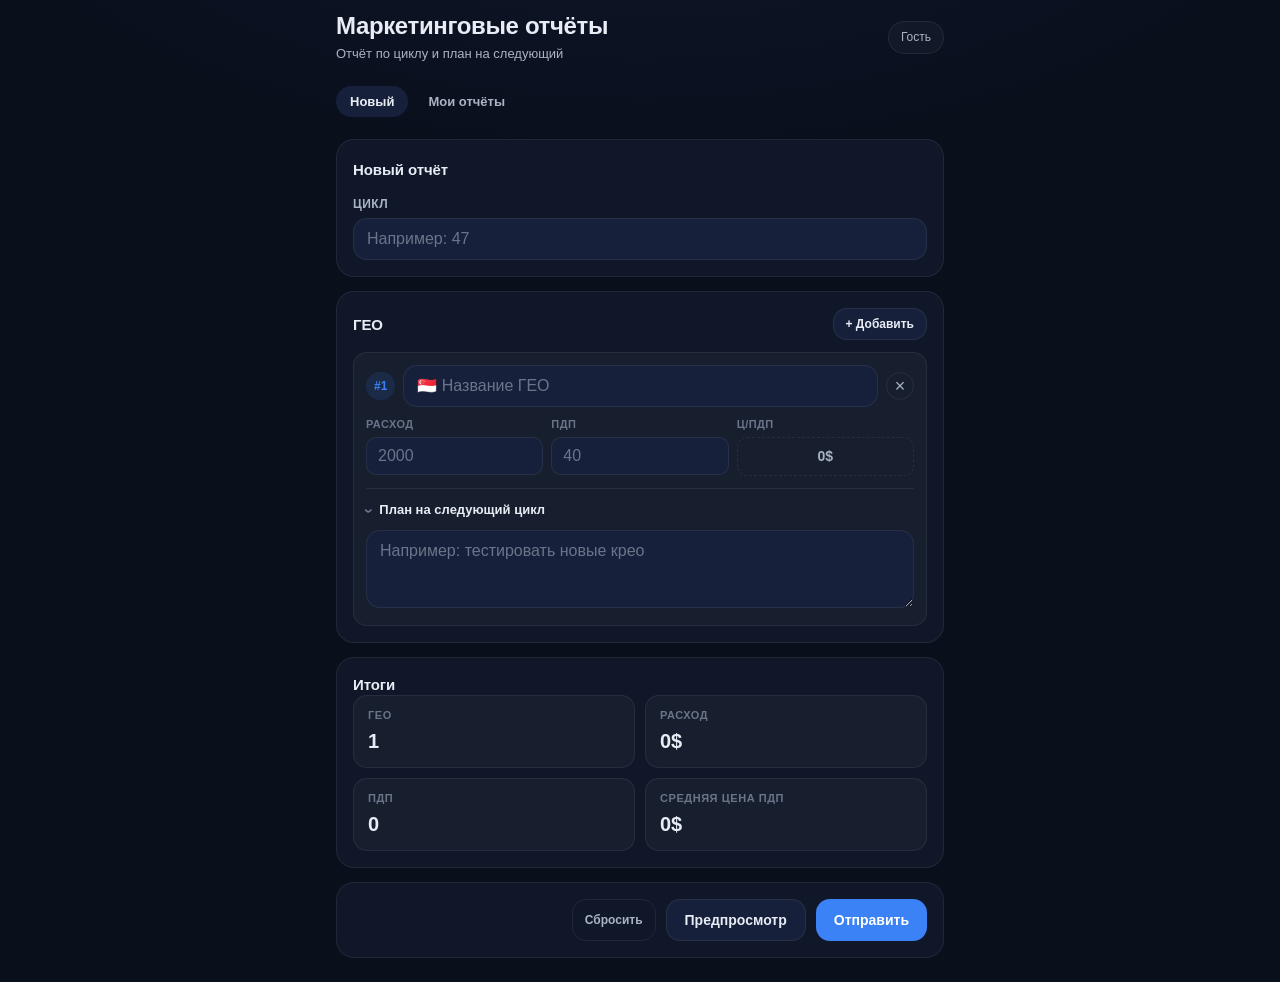
==== index.html @ 5d7b2019 "Replace <datalist> with custom GEO autocomplete The browser-native <datalist> filter is unpredictabl" ====
<!doctype html>
<html lang="ru">
<head>
  <meta charset="UTF-8" />
  <meta name="viewport" content="width=device-width, initial-scale=1.0, viewport-fit=cover" />
  <title>Marketing Report</title>
  <meta name="theme-color" content="#0a0f1c" />
  <link rel="stylesheet" href="./styles.css?v=236" />
  <script src="https://telegram.org/js/telegram-web-app.js"></script>
</head>
<body class="app-loading">
  <div id="toastContainer" class="toast-container" aria-live="polite"></div>

  <div id="bootScreen" class="boot-screen">
    <div class="boot-loading">
      <div class="boot-spinner" aria-hidden="true"></div>
    </div>
    <div class="boot-denied">
      <div class="denied-icon">🚫</div>
      <h2>Нет доступа</h2>
    </div>
  </div>

  <div class="app">
    <header class="header">
      <div>
        <h1>Маркетинговые отчёты</h1>
        <p class="sub" id="subTitle">Отчёт по циклу и план на следующий</p>
      </div>
      <div class="user-pill" id="userPill">Загрузка…</div>
    </header>

    <nav class="top-tabs" id="topTabs">
      <button type="button" class="tab-btn active" data-view="new-report" id="newReportTab">Новый</button>
      <button type="button" class="tab-btn" data-view="my-reports" id="myReportsTab">Мои отчёты</button>
      <button type="button" class="tab-btn hidden" data-view="admin-cycles" id="adminCyclesTab">Циклы</button>
      <button type="button" class="tab-btn hidden" data-view="admin-history" id="adminHistoryTab">История</button>
    </nav>

    <main class="content">
      <section id="view-new-report" class="view active">
        <section class="card">
          <div class="section-head">
            <h2 id="formTitle">Новый отчёт</h2>
            <span class="badge hidden" id="editBadge">Редактирование</span>
          </div>

          <label for="cycle">Цикл</label>
          <input id="cycle" type="text" inputmode="numeric" placeholder="Например: 47" />
          <input id="editingReportKey" type="hidden" />
        </section>

        <section class="card">
          <div class="section-head">
            <h2>ГЕО</h2>
            <button id="addGeoBtn" type="button" class="btn btn-secondary btn-sm">+ Добавить</button>
          </div>
          <div id="geoList" class="geo-list"></div>
        </section>

        <section class="card totals">
          <h2>Итоги</h2>
          <div class="totals-grid">
            <div><span>ГЕО</span><strong id="totalGeo">0</strong></div>
            <div><span>Расход</span><strong id="totalSpend">0$</strong></div>
            <div><span>ПДП</span><strong id="totalPdp">0</strong></div>
            <div><span>Средняя цена ПДП</span><strong id="totalAvg">0$</strong></div>
          </div>
        </section>

        <section class="card actions">
          <button id="resetBtn" type="button" class="btn btn-ghost btn-sm">Сбросить</button>
          <button id="previewBtn" type="button" class="btn btn-secondary">Предпросмотр</button>
          <button id="submitBtn" type="button" class="btn btn-primary">Отправить</button>
        </section>
      </section>

      <section id="view-my-reports" class="view">
        <div class="view-toolbar">
          <input id="searchMyReports" class="view-search" type="search" placeholder="Поиск (цикл)…" />
          <button id="refreshMyReportsBtn" type="button" class="btn btn-secondary btn-sm" aria-label="Обновить">↻</button>
        </div>
        <div id="myReportsList" class="list-wrap">
          <div class="empty-state">Загрузка…</div>
        </div>
      </section>

      <section id="view-admin-cycles" class="view">
        <div class="view-toolbar">
          <input id="searchAdminCycles" class="view-search" type="search" placeholder="Поиск (цикл, маркетолог)…" />
          <button id="refreshAdminCyclesBtn" type="button" class="btn btn-secondary btn-sm" aria-label="Обновить">↻</button>
        </div>
        <div id="adminCyclesList" class="list-wrap">
          <div class="empty-state">Загрузка…</div>
        </div>
      </section>

      <section id="view-admin-history" class="view">
        <div class="view-toolbar">
          <input id="searchAdminHistory" class="view-search" type="search" placeholder="Поиск (цикл, маркетолог)…" />
          <button id="refreshAdminHistoryBtn" type="button" class="btn btn-secondary btn-sm" aria-label="Обновить">↻</button>
        </div>
        <div id="adminHistoryList" class="list-wrap">
          <div class="empty-state">Загрузка…</div>
        </div>
      </section>

      <section id="previewCard" class="card preview hidden">
        <div class="section-head">
          <h2>Предпросмотр</h2>
          <button id="closePreviewBtn" type="button" class="btn btn-ghost btn-sm">Закрыть</button>
        </div>
        <pre id="previewText"></pre>
      </section>
    </main>
  </div>

  <div id="geoSuggestions" class="geo-suggestions hidden"></div>

  <template id="geoTemplate">
    <article class="geo-item">
      <div class="geo-top">
        <span class="geo-number">#1</span>
        <input class="geo-input" type="text" placeholder="🇸🇬 Название ГЕО" autocomplete="off" />
        <button type="button" class="remove-geo btn-icon-close" aria-label="Удалить">×</button>
      </div>

      <div class="geo-metrics">
        <div class="geo-metric">
          <label>Расход</label>
          <input class="spend-input" type="text" inputmode="decimal" placeholder="2000" />
        </div>
        <div class="geo-metric">
          <label>ПДП</label>
          <input class="pdp-input" type="text" inputmode="decimal" placeholder="40" />
        </div>
        <div class="geo-metric geo-metric-readonly">
          <label>Ц/ПДП</label>
          <div class="avg-output">0$</div>
        </div>
      </div>

      <details class="plan-details" open>
        <summary>План на следующий цикл</summary>
        <textarea class="plan-input" rows="3" placeholder="Например: тестировать новые крео"></textarea>
      </details>
    </article>
  </template>

  <script src="./countries.js?v=236"></script>
  <script src="./app.js?v=236"></script>
</body>
</html>
---- styles.css ----
:root{
  color-scheme: dark;

  --bg: #0a0f1c;
  --bg-grad: radial-gradient(1200px 600px at 50% -200px, rgba(59,130,246,0.08), transparent 60%);
  --surface: #101728;
  --surface-2: #16203a;
  --surface-3: rgba(255,255,255,0.03);

  --text: #e8ecf5;
  --text-dim: #aab3c5;
  --muted: #6b7488;

  --line: rgba(255,255,255,0.07);
  --line-strong: rgba(255,255,255,0.14);

  --accent: #3b82f6;
  --accent-hover: #2563eb;
  --accent-soft: rgba(59,130,246,0.12);

  --success: #10b981;
  --success-soft: rgba(16,185,129,0.12);
  --warning: #f59e0b;
  --warning-soft: rgba(245,158,11,0.14);
  --danger: #ef4444;
  --danger-soft: rgba(239,68,68,0.12);

  --radius-sm: 10px;
  --radius-md: 14px;
  --radius-lg: 18px;
  --radius-pill: 999px;

  --shadow-sm: 0 1px 2px rgba(0,0,0,0.25);
  --shadow-md: 0 8px 24px rgba(0,0,0,0.35);
  --shadow-focus: 0 0 0 3px var(--accent-soft);

  --header-pad-top: max(12px, env(safe-area-inset-top));
}

*{box-sizing:border-box}
*::-webkit-tap-highlight-color{background:transparent}
html,body{margin:0;padding:0;background:var(--bg);color:var(--text);font-family:-apple-system,BlinkMacSystemFont,"SF Pro Text","Segoe UI",Inter,Roboto,sans-serif;font-size:15px;line-height:1.4;-webkit-font-smoothing:antialiased;min-height:100%}
body{min-height:100dvh;background-image:var(--bg-grad);background-repeat:no-repeat}

.app{
  max-width: 640px;
  margin: 0 auto;
  padding: var(--header-pad-top) 16px calc(24px + env(safe-area-inset-bottom));
}

/* Header */
.header{
  display:flex;
  align-items:center;
  justify-content:space-between;
  gap:12px;
  margin-bottom:18px;
}
.header > div{min-width:0}
.eyebrow{display:none}
h1,h2,h3{margin:0;font-weight:700;letter-spacing:-0.015em}
h1{font-size:clamp(20px,5.5vw,24px);line-height:1.2}
h2{font-size:15px;font-weight:700;letter-spacing:-0.005em}
h3{font-size:15px;font-weight:700}
.sub{margin:4px 0 0;color:var(--text-dim);font-size:13px;line-height:1.45}
.user-pill{
  flex-shrink:0;
  display:inline-flex;align-items:center;gap:6px;
  padding:7px 12px;
  border:1px solid var(--line);
  border-radius:var(--radius-pill);
  background:var(--surface-3);
  font-size:12px;font-weight:500;color:var(--text-dim);
  white-space:nowrap;max-width:45vw;overflow:hidden;text-overflow:ellipsis
}

/* Tabs */
.top-tabs{
  display:flex;gap:6px;overflow-x:auto;overflow-y:hidden;
  padding:4px;
  margin:0 -4px 18px;
  scrollbar-width:none;
}
.top-tabs::-webkit-scrollbar{display:none}
.tab-btn{
  border:none;border-radius:var(--radius-pill);
  padding:8px 14px;
  background:transparent;color:var(--text-dim);
  font-size:13px;font-weight:600;
  cursor:pointer;white-space:nowrap;
  transition:background .15s ease, color .15s ease;
}
.tab-btn:hover{color:var(--text)}
.tab-btn.active{background:var(--surface-2);color:var(--text)}

/* Content + cards */
.content{display:grid;gap:14px}
.view{display:none;gap:14px}
.view.active{display:grid}
.card{
  background:var(--surface);
  border:1px solid var(--line);
  border-radius:var(--radius-lg);
  padding:16px;
}
.section-head{
  display:flex;align-items:center;justify-content:space-between;gap:10px;
  margin-bottom:12px;min-height:28px
}
.section-head h2, .section-head h3{flex:1;min-width:0}

/* Inputs */
label{display:block;font-size:12px;font-weight:600;color:var(--text-dim);margin-bottom:6px;text-transform:uppercase;letter-spacing:0.04em}
input,textarea{
  width:100%;border:1px solid var(--line);
  background:var(--surface-2);color:var(--text);
  border-radius:var(--radius-md);
  padding:11px 13px;font-size:16px;font-family:inherit;
  outline:none;appearance:none;-webkit-appearance:none;
  transition:border-color .15s ease, box-shadow .15s ease;
}
textarea{resize:vertical;min-height:64px}
input::placeholder, textarea::placeholder{color:var(--muted)}
input:focus,textarea:focus{border-color:var(--accent);box-shadow:var(--shadow-focus)}

/* GEO block */
.geo-suggestions{
  position:absolute;
  z-index:200;
  background:var(--surface);
  border:1px solid var(--line-strong);
  border-radius:var(--radius-md);
  box-shadow:0 12px 32px rgba(0,0,0,0.45);
  padding:4px;
  max-height:280px;overflow-y:auto;
  font-size:14px;
}
.geo-suggestion-item{
  padding:8px 10px;
  border-radius:8px;
  color:var(--text);
  cursor:pointer;
  white-space:nowrap;overflow:hidden;text-overflow:ellipsis;
}
.geo-suggestion-item:hover{background:var(--surface-2)}

.geo-list{display:grid;gap:10px}
.geo-item{
  border:1px solid var(--line);
  border-radius:var(--radius-md);
  padding:12px;
  background:var(--surface-3);
  display:grid;gap:10px
}
.geo-top{
  display:flex;align-items:center;gap:8px
}
.geo-number{
  flex-shrink:0;
  display:inline-flex;align-items:center;justify-content:center;
  min-width:28px;height:28px;padding:0 8px;
  border-radius:var(--radius-pill);
  background:var(--accent-soft);color:var(--accent);
  font-size:12px;font-weight:700;font-variant-numeric:tabular-nums
}
.geo-top .geo-input{flex:1;min-width:0}
.btn-icon-close{
  flex-shrink:0;
  display:inline-flex;align-items:center;justify-content:center;
  width:28px;height:28px;padding:0;
  border:1px solid var(--line);
  border-radius:var(--radius-pill);
  background:transparent;color:var(--text-dim);
  font-size:18px;line-height:1;font-weight:400;
  cursor:pointer;
  transition:background .15s ease, color .15s ease, border-color .15s ease;
}
.btn-icon-close:hover{background:var(--danger-soft);color:var(--danger);border-color:var(--danger)}

/* GEO metrics row: Spend | PDP | Avg */
.geo-metrics{display:grid;grid-template-columns:1fr 1fr 1fr;gap:8px}
.geo-metric label{
  display:block;
  font-size:11px;font-weight:600;color:var(--muted);
  margin-bottom:4px;text-transform:uppercase;letter-spacing:0.04em
}
.geo-metric input{padding:9px 11px;font-size:16px;border-radius:var(--radius-sm)}
.geo-metric-readonly .avg-output{
  display:flex;align-items:center;justify-content:center;
  padding:9px 11px;
  border:1px dashed var(--line);
  border-radius:var(--radius-sm);
  background:transparent;
  color:var(--text-dim);font-size:14px;font-weight:600;font-variant-numeric:tabular-nums;
  min-height:38px
}

/* Collapsible plan */
.plan-details{
  border-top:1px solid var(--line);
  padding-top:10px;margin-top:2px
}
.plan-details summary{
  list-style:none;cursor:pointer;
  display:flex;align-items:center;gap:8px;
  padding:2px 0;
  font-size:13px;font-weight:600;color:var(--text-dim);
  transition:color .15s ease;
  user-select:none;
}
.plan-details summary::-webkit-details-marker{display:none}
.plan-details summary::before{
  content:"›";
  display:inline-block;
  transition:transform .15s ease;
  font-size:16px;line-height:1;color:var(--muted);
  transform:rotate(0deg);
}
.plan-details[open] summary::before{transform:rotate(90deg)}
.plan-details:hover summary, .plan-details[open] summary{color:var(--text)}
.plan-details textarea{margin-top:8px}

.grid-2{display:grid;grid-template-columns:1fr 1fr;gap:10px}

/* Totals */
.totals-grid{display:grid;grid-template-columns:repeat(2,1fr);gap:10px}
.totals-grid > div{
  padding:12px 14px;
  border:1px solid var(--line);
  border-radius:var(--radius-md);
  background:var(--surface-3)
}
.totals-grid span{display:block;color:var(--muted);font-size:11px;font-weight:600;text-transform:uppercase;letter-spacing:0.05em;margin-bottom:4px}
.totals-grid strong{font-size:20px;font-weight:700;letter-spacing:-0.01em}

/* Buttons */
.actions{display:flex;gap:10px;justify-content:flex-end;flex-wrap:wrap}
.btn{
  display:inline-flex;align-items:center;justify-content:center;gap:6px;
  border:none;border-radius:var(--radius-md);
  padding:11px 18px;
  font-size:14px;font-weight:600;font-family:inherit;
  cursor:pointer;
  transition:background .15s ease, transform .05s ease, color .15s ease, border-color .15s ease;
  min-height:42px;
}
.btn:active{transform:translateY(1px)}
.btn:disabled{opacity:0.6;cursor:not-allowed}
.btn.is-loading{pointer-events:none}
.btn.is-loading::before{
  content:"";
  display:inline-block;
  width:14px;height:14px;
  border:2px solid currentColor;
  border-right-color:transparent;
  border-radius:50%;
  margin-right:8px;
  animation:btn-spin 0.7s linear infinite;
  vertical-align:-2px;
}
@keyframes btn-spin{to{transform:rotate(360deg)}}
.btn-primary{background:var(--accent);color:#fff}
.btn-primary:hover{background:var(--accent-hover)}
.btn-secondary{background:var(--surface-2);color:var(--text);border:1px solid var(--line)}
.btn-secondary:hover{border-color:var(--line-strong)}
.btn-ghost{background:transparent;color:var(--text-dim);border:1px solid var(--line)}
.btn-ghost:hover{color:var(--text);border-color:var(--line-strong)}
.btn-danger-ghost{background:transparent;color:var(--danger);border:1px solid var(--line);font-size:13px}
.btn-danger-ghost:hover{background:var(--danger-soft);border-color:var(--danger)}
.btn-sm{padding:7px 12px;font-size:12px;min-height:32px;font-weight:600}
.btn-icon{padding:8px;min-height:32px;min-width:32px;font-size:14px}

/* Preview */
.preview pre{
  white-space:pre-wrap;word-break:break-word;margin:0;
  color:var(--text-dim);
  font-family:ui-monospace,SFMono-Regular,Menlo,Consolas,monospace;
  font-size:12.5px;line-height:1.6
}

/* Badge */
.badge{
  display:inline-flex;align-items:center;
  padding:4px 10px;border-radius:var(--radius-pill);
  background:var(--warning-soft);color:var(--warning);
  border:1px solid transparent;
  font-size:11px;font-weight:600;letter-spacing:0.02em
}
.badge-neutral{background:var(--surface-3);color:var(--text-dim);border-color:var(--line)}

/* Lists (my reports / admin cards) */
.list-wrap{display:grid;gap:10px}
.view-toolbar{display:flex;align-items:center;gap:10px;padding:2px 0}
.view-search{
  flex:1;min-width:0;
  background:var(--surface);
  border:1px solid var(--line);
  border-radius:var(--radius-md);
  padding:8px 12px;
  color:var(--text);
  font-family:inherit;font-size:16px;
  outline:none;
  transition:border-color .15s
}
.view-search:focus{border-color:var(--accent)}
.view-search::placeholder{color:var(--muted)}

.delta{
  display:inline-block;margin-left:6px;
  font-size:11px;font-weight:600;font-variant-numeric:tabular-nums;
  letter-spacing:-0.01em
}
.kpi .delta-up,.delta-up{color:var(--success)!important}
.kpi .delta-down,.delta-down{color:var(--danger)!important}
.kpi .delta-zero,.delta-zero{color:var(--muted)!important}
.report-card,.cycle-card,.history-card{
  border:1px solid var(--line);
  border-radius:var(--radius-md);
  padding:14px;
  background:var(--surface-3);
  display:grid;gap:10px;
  transition:border-color .15s ease, background .15s ease;
}
.report-card:hover,.cycle-card:hover,.history-card:hover{border-color:var(--line-strong)}
.cycle-card-active{
  border-color:var(--accent);
  box-shadow:0 0 0 1px var(--accent-soft) inset
}
.badge-active{
  background:var(--accent-soft);
  color:var(--accent);
  margin-left:6px;
  font-size:11px;
  vertical-align:middle
}
.meta-row{display:flex;gap:10px;flex-wrap:wrap;color:var(--text-dim);font-size:12px}
.card-actions{display:flex;gap:8px;flex-wrap:wrap}

/* Empty state */
.empty-state{
  padding:24px 16px;
  border:1px dashed var(--line);
  border-radius:var(--radius-md);
  color:var(--muted);text-align:center;font-size:13px
}

/* Boot screen — covers everything until role resolves */
.boot-screen{
  position:fixed;inset:0;z-index:50;
  display:none;align-items:center;justify-content:center;
  padding:24px;
  background:var(--bg);
  background-image:var(--bg-grad);
}
body.app-loading .boot-screen,
body.app-denied .boot-screen{display:flex}
body.app-loading .app,
body.app-denied .app{display:none!important}

.boot-loading{display:none;align-items:center;justify-content:center}
body.app-loading .boot-loading{display:flex}
.boot-spinner{
  width:32px;height:32px;
  border:3px solid var(--line-strong);
  border-top-color:var(--accent);
  border-radius:50%;
  animation:btn-spin 0.8s linear infinite;
}

.boot-denied{display:none;text-align:center;max-width:420px;width:100%}
body.app-denied .boot-denied{display:block}
.boot-denied .denied-icon{font-size:48px;line-height:1;margin-bottom:14px}
.boot-denied h2{font-size:20px;font-weight:700;margin:0 0 10px}
.boot-denied p{margin:0 0 10px;color:var(--text-dim);line-height:1.5;font-size:14px}
.boot-denied .denied-meta{
  font-family:ui-monospace,SFMono-Regular,Menlo,monospace;
  font-size:12px;color:var(--muted);
  padding:6px 10px;
  background:var(--surface);
  border:1px solid var(--line);
  border-radius:var(--radius-sm);
  display:inline-block;
  margin-bottom:14px
}
.boot-denied a{color:var(--accent);text-decoration:none;font-weight:600}
.boot-denied a:hover{text-decoration:underline}

/* Report item rows (inside my-reports cards) */
.report-items{
  display:grid;gap:4px;
  padding-top:10px;margin-top:4px;
  border-top:1px dashed var(--line)
}
.report-item{
  display:flex;align-items:center;justify-content:space-between;gap:12px;
  padding:6px 0;font-size:13px;line-height:1.3
}
.report-item + .report-item{border-top:1px solid var(--line)}
.report-item-name{
  color:var(--text);font-weight:500;
  min-width:0;overflow:hidden;text-overflow:ellipsis;white-space:nowrap
}
.report-item-stats{
  color:var(--text-dim);font-size:12.5px;font-variant-numeric:tabular-nums;
  white-space:nowrap;flex-shrink:0
}

/* History diff markers (admin "История") */
.diff-items .report-item{
  display:flex;flex-direction:column;gap:4px;
  padding:6px 8px;border-radius:8px;
  border-top:none
}
.diff-items .report-item-row{
  display:flex;align-items:center;justify-content:space-between;gap:10px
}
.diff-items .report-item + .report-item{border-top:1px solid var(--line);margin-top:4px;padding-top:8px}
.diff-marker{
  flex-shrink:0;
  display:inline-flex;align-items:center;justify-content:center;
  min-width:18px;height:18px;
  border-radius:5px;
  font-size:11px;font-weight:700;
  font-variant-numeric:tabular-nums
}
.diff-prev, .diff-plan{
  font-size:12px;color:var(--text-dim);
  padding-left:26px;
  font-variant-numeric:tabular-nums;
  word-break:break-word
}
.diff-prev s, .diff-plan s{color:var(--muted);text-decoration-thickness:1px}

.report-item.is-added{background:rgba(16,185,129,0.06)}
.report-item.is-added .diff-marker{background:rgba(16,185,129,0.18);color:var(--success)}

.report-item.is-changed{background:rgba(245,158,11,0.06)}
.report-item.is-changed .diff-marker{background:rgba(245,158,11,0.18);color:var(--warning)}

.report-item.is-removed{background:rgba(239,68,68,0.06)}
.report-item.is-removed .diff-marker{background:rgba(239,68,68,0.18);color:var(--danger)}
.report-item.is-removed .report-item-name{color:var(--text-dim)}

.report-item.is-unchanged{opacity:0.7}

.badge-neutral{background:var(--surface-3);color:var(--text-dim);border:1px solid var(--line)}

/* Admin cycle breakdown — who filled / didn't fill */
.status-list{
  display:grid;gap:12px;
  padding-top:10px;margin-top:4px;
  border-top:1px dashed var(--line)
}
.status-group{display:grid;gap:4px}
.status-group-title{
  font-size:11px;font-weight:600;color:var(--muted);
  letter-spacing:0.05em;text-transform:uppercase;
  margin-bottom:2px
}
.status-row{
  display:flex;align-items:center;gap:8px;
  padding:5px 8px;
  border-radius:8px;
  font-size:13px;line-height:1.3
}
.status-row.status-filled{background:rgba(16,185,129,0.06);color:var(--text)}
.status-row.status-clickable{cursor:pointer;transition:background .15s}
.status-row.status-clickable:hover{background:rgba(16,185,129,0.14)}
.status-row.status-missing{background:rgba(239,68,68,0.08);color:var(--text)}
.status-row.status-empty{color:var(--muted);background:transparent;padding:4px 8px}
.status-mark{flex-shrink:0;font-size:12px}
.status-meta{color:var(--text-dim);font-size:12px;font-weight:500;margin-left:4px}
.tg-link{color:var(--accent);text-decoration:none;font-weight:500}
.tg-link:hover{text-decoration:underline}
.status-meta .tg-link{color:var(--text-dim)}
.status-meta .tg-link:hover{color:var(--accent)}

/* Meta stamp (date next to card title) */
.meta-stamp{
  color:var(--muted);font-size:12px;font-weight:500;font-variant-numeric:tabular-nums;
  flex-shrink:0
}

/* KPI */
.kpi-row{display:grid;grid-template-columns:repeat(4,1fr);gap:8px}
.kpi-row-3{grid-template-columns:repeat(3,1fr)}
.kpi{
  padding:10px 12px;
  border:1px solid var(--line);
  border-radius:var(--radius-sm);
  background:var(--surface-3)
}
.kpi span{display:block;color:var(--muted);font-size:11px;font-weight:500;margin-bottom:3px}
.kpi strong{font-size:14px;font-weight:700;letter-spacing:-0.005em}

/* Toast */
.toast-container{
  position:fixed;
  top:max(12px, env(safe-area-inset-top));
  left:50%;transform:translateX(-50%);
  display:flex;flex-direction:column;gap:8px;
  pointer-events:none;
  z-index:100;
  width:calc(100% - 32px);max-width:520px
}
.toast{
  pointer-events:auto;
  padding:12px 16px;
  border-radius:var(--radius-md);
  background:var(--surface);
  border:1px solid var(--line-strong);
  color:var(--text);
  font-size:13.5px;font-weight:500;
  box-shadow:var(--shadow-md);
  opacity:0;transform:translateY(-8px);
  animation:toast-in .2s ease forwards;
}
.toast.out{animation:toast-out .2s ease forwards}
.toast-success{border-color:var(--success);background:linear-gradient(var(--success-soft),var(--success-soft)),var(--surface)}
.toast-error{border-color:var(--danger);background:linear-gradient(var(--danger-soft),var(--danger-soft)),var(--surface)}
.toast-warning{border-color:var(--warning);background:linear-gradient(var(--warning-soft),var(--warning-soft)),var(--surface)}
@keyframes toast-in{to{opacity:1;transform:translateY(0)}}
@keyframes toast-out{to{opacity:0;transform:translateY(-8px)}}

/* Utility */
.hidden{display:none!important}
.details-box{margin-top:10px;padding-top:10px;border-top:1px dashed var(--line)}

/* Responsive */
@media (max-width:420px){
  .kpi-row{grid-template-columns:repeat(2,1fr)}
  .kpi-row-3{grid-template-columns:repeat(3,1fr)}
  .user-pill{max-width:40vw}
}
@media (max-width:360px){
  .totals-grid{grid-template-columns:1fr}
}
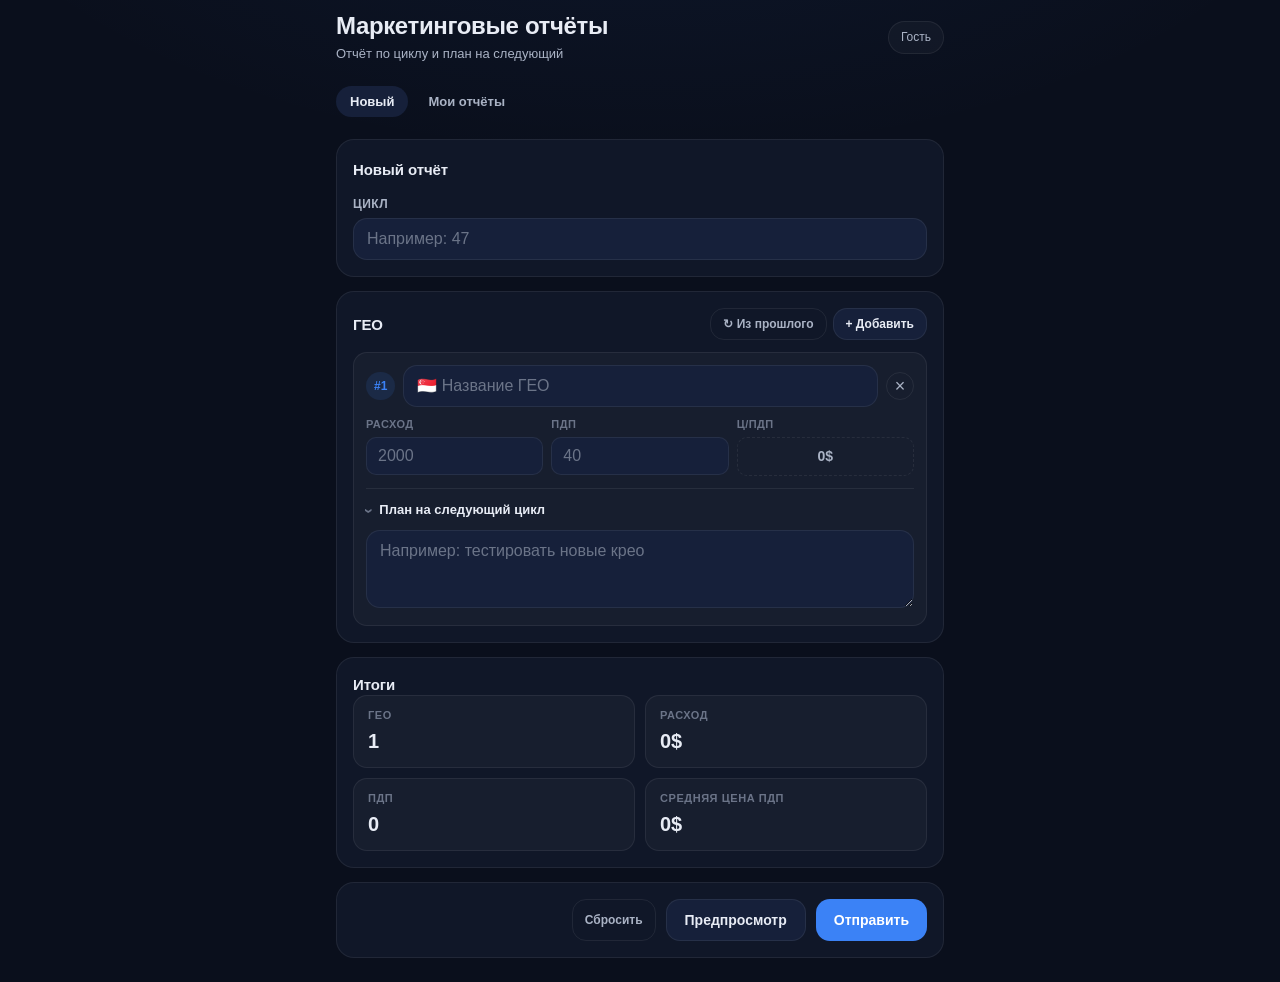
==== commit ae408462: "Vacation mode + cloud-synced drafts + skeletons + copy-prev-GEO Server (n8n): - Reminders skip marke" ====
--- a/index.html
+++ b/index.html
@@ -5,7 +5,7 @@
   <meta name="viewport" content="width=device-width, initial-scale=1.0, viewport-fit=cover" />
   <title>Marketing Report</title>
   <meta name="theme-color" content="#0a0f1c" />
-  <link rel="stylesheet" href="./styles.css?v=236" />
+  <link rel="stylesheet" href="./styles.css?v=238" />
   <script src="https://telegram.org/js/telegram-web-app.js"></script>
 </head>
 <body class="app-loading">
@@ -53,7 +53,10 @@
         <section class="card">
           <div class="section-head">
             <h2>ГЕО</h2>
-            <button id="addGeoBtn" type="button" class="btn btn-secondary btn-sm">+ Добавить</button>
+            <div class="section-actions">
+              <button id="copyPrevGeoBtn" type="button" class="btn btn-ghost btn-sm">↻ Из прошлого</button>
+              <button id="addGeoBtn" type="button" class="btn btn-secondary btn-sm">+ Добавить</button>
+            </div>
           </div>
           <div id="geoList" class="geo-list"></div>
         </section>
@@ -81,7 +84,7 @@
           <button id="refreshMyReportsBtn" type="button" class="btn btn-secondary btn-sm" aria-label="Обновить">↻</button>
         </div>
         <div id="myReportsList" class="list-wrap">
-          <div class="empty-state">Загрузка…</div>
+          <div class="skeleton-card"><div class="skeleton-line" style="width:35%"></div><div class="skeleton-line skeleton-line-tall" style="width:60%"></div><div class="skeleton-line" style="width:80%"></div></div>
         </div>
       </section>
 
@@ -91,7 +94,7 @@
           <button id="refreshAdminCyclesBtn" type="button" class="btn btn-secondary btn-sm" aria-label="Обновить">↻</button>
         </div>
         <div id="adminCyclesList" class="list-wrap">
-          <div class="empty-state">Загрузка…</div>
+          <div class="skeleton-card"><div class="skeleton-line" style="width:35%"></div><div class="skeleton-line skeleton-line-tall" style="width:60%"></div><div class="skeleton-line" style="width:80%"></div></div>
         </div>
       </section>
 
@@ -101,7 +104,7 @@
           <button id="refreshAdminHistoryBtn" type="button" class="btn btn-secondary btn-sm" aria-label="Обновить">↻</button>
         </div>
         <div id="adminHistoryList" class="list-wrap">
-          <div class="empty-state">Загрузка…</div>
+          <div class="skeleton-card"><div class="skeleton-line" style="width:35%"></div><div class="skeleton-line skeleton-line-tall" style="width:60%"></div><div class="skeleton-line" style="width:80%"></div></div>
         </div>
       </section>
 
@@ -147,7 +150,7 @@
     </article>
   </template>
 
-  <script src="./countries.js?v=236"></script>
-  <script src="./app.js?v=236"></script>
+  <script src="./countries.js?v=238"></script>
+  <script src="./app.js?v=238"></script>
 </body>
 </html>
--- a/styles.css
+++ b/styles.css
@@ -108,6 +108,7 @@
   margin-bottom:12px;min-height:28px
 }
 .section-head h2, .section-head h3{flex:1;min-width:0}
+.section-actions{display:flex;gap:6px;flex-shrink:0}
 
 /* Inputs */
 label{display:block;font-size:12px;font-weight:600;color:var(--text-dim);margin-bottom:6px;text-transform:uppercase;letter-spacing:0.04em}
@@ -344,6 +345,32 @@
   color:var(--muted);text-align:center;font-size:13px
 }
 
+/* Skeleton loaders for list views */
+.skeleton-card{
+  position:relative;overflow:hidden;
+  background:var(--surface);
+  border:1px solid var(--line);
+  border-radius:var(--radius-md);
+  padding:14px;
+  display:grid;gap:10px;
+}
+.skeleton-card + .skeleton-card{margin-top:10px}
+.skeleton-line{
+  height:12px;border-radius:6px;
+  background:var(--surface-2);
+}
+.skeleton-line-tall{height:18px}
+.skeleton-card::after{
+  content:"";
+  position:absolute;inset:0;
+  background:linear-gradient(90deg, transparent, rgba(255,255,255,0.04), transparent);
+  transform:translateX(-100%);
+  animation:skeleton-shimmer 1.4s infinite;
+}
+@keyframes skeleton-shimmer{
+  100% { transform: translateX(100%); }
+}
+
 /* Boot screen — covers everything until role resolves */
 .boot-screen{
   position:fixed;inset:0;z-index:50;
